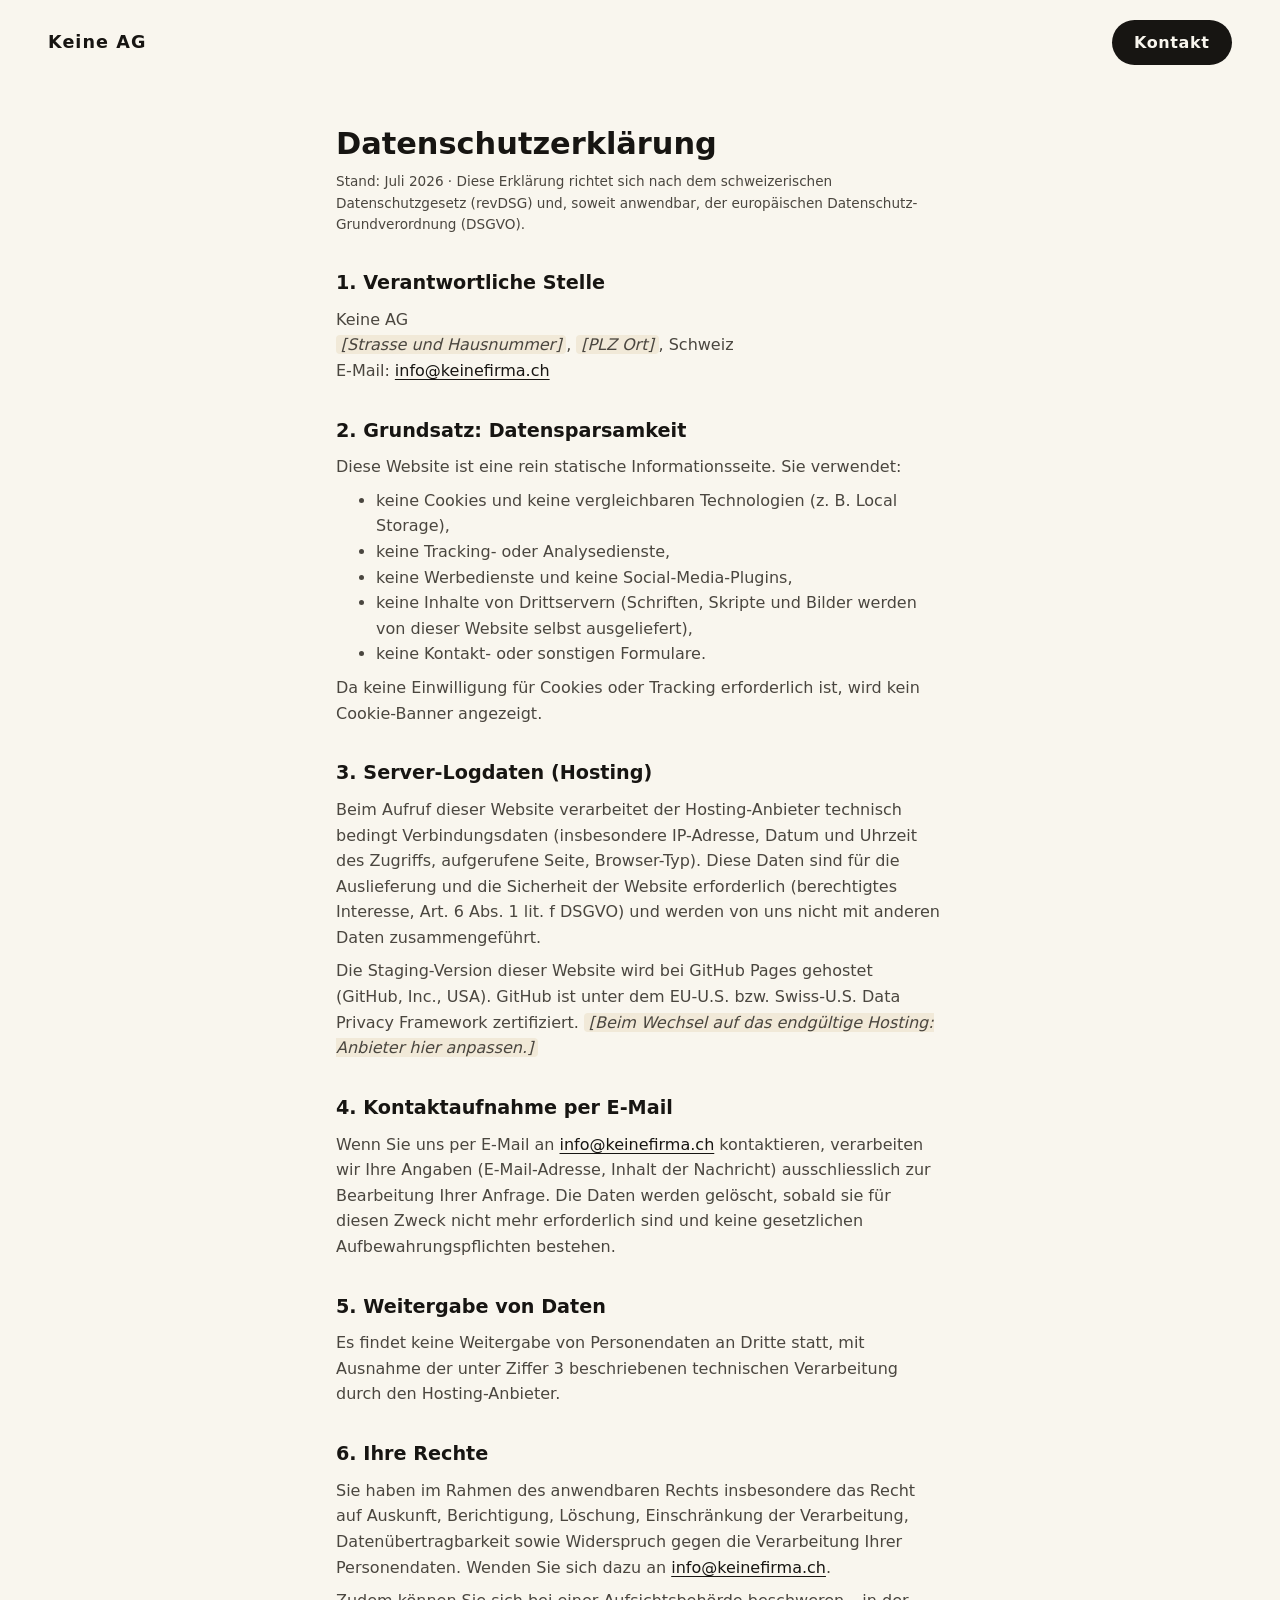
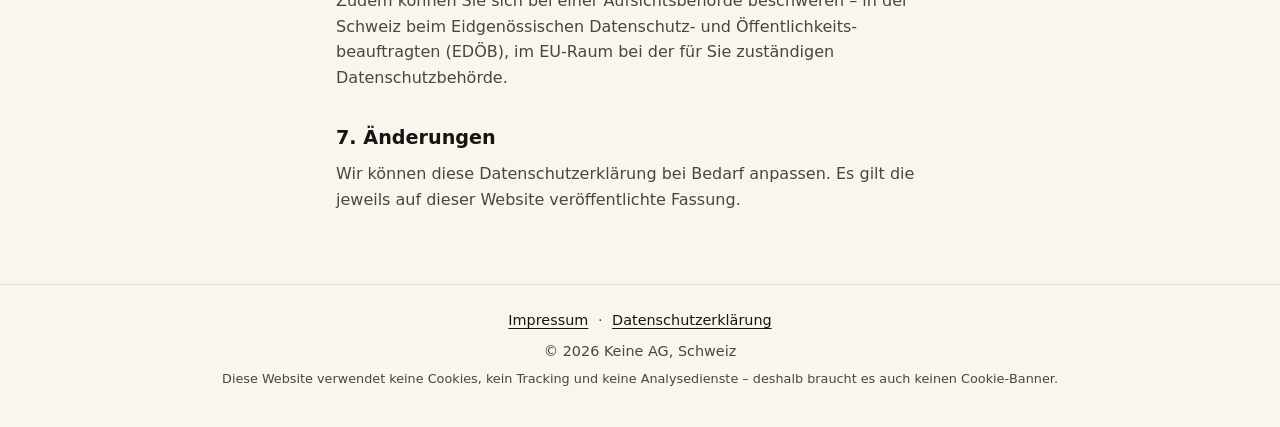
==== datenschutz.html @ 58c53b18 "Add Keine AG landing page with CH/EU-compliant footer and Pages staging deploy Static, cookie-free l" ====
<!DOCTYPE html>
<html lang="de-CH">
<head>
  <meta charset="utf-8">
  <meta http-equiv="Content-Security-Policy"
        content="default-src 'none'; img-src 'self'; style-src 'self'; base-uri 'none'; form-action 'none'">
  <meta name="viewport" content="width=device-width, initial-scale=1">
  <meta name="referrer" content="no-referrer">
  <meta name="color-scheme" content="light">
  <meta name="robots" content="noindex">
  <title>Datenschutzerklärung – Keine AG</title>
  <link rel="icon" href="assets/logo.png" type="image/png">
  <link rel="stylesheet" href="styles.css">
</head>
<body>
  <header class="site-header">
    <a class="brand" href="index.html">Keine&nbsp;AG</a>
    <a class="button" href="mailto:info@keinefirma.ch">Kontakt</a>
  </header>

  <main class="legal">
    <h1>Datenschutzerklärung</h1>
    <p class="updated">Stand: Juli 2026 · Diese Erklärung richtet sich nach dem
       schweizerischen Datenschutzgesetz (revDSG) und, soweit anwendbar, der
       europäischen Datenschutz-Grundverordnung (DSGVO).</p>

    <h2>1. Verantwortliche Stelle</h2>
    <p>
      Keine AG<br>
      <span class="placeholder">[Strasse und Hausnummer]</span>,
      <span class="placeholder">[PLZ Ort]</span>, Schweiz<br>
      E‑Mail: <a href="mailto:info@keinefirma.ch">info@keinefirma.ch</a>
    </p>

    <h2>2. Grundsatz: Datensparsamkeit</h2>
    <p>Diese Website ist eine rein statische Informationsseite. Sie verwendet:</p>
    <ul>
      <li>keine Cookies und keine vergleichbaren Technologien (z.&nbsp;B. Local Storage),</li>
      <li>keine Tracking- oder Analysedienste,</li>
      <li>keine Werbedienste und keine Social-Media-Plugins,</li>
      <li>keine Inhalte von Drittservern (Schriften, Skripte und Bilder werden
          von dieser Website selbst ausgeliefert),</li>
      <li>keine Kontakt- oder sonstigen Formulare.</li>
    </ul>
    <p>Da keine Einwilligung für Cookies oder Tracking erforderlich ist, wird
       kein Cookie-Banner angezeigt.</p>

    <h2>3. Server-Logdaten (Hosting)</h2>
    <p>Beim Aufruf dieser Website verarbeitet der Hosting-Anbieter technisch
       bedingt Verbindungsdaten (insbesondere IP-Adresse, Datum und Uhrzeit
       des Zugriffs, aufgerufene Seite, Browser-Typ). Diese Daten sind für die
       Auslieferung und die Sicherheit der Website erforderlich
       (berechtigtes Interesse, Art. 6 Abs. 1 lit. f DSGVO) und werden von uns
       nicht mit anderen Daten zusammengeführt.</p>
    <p>Die Staging-Version dieser Website wird bei GitHub Pages gehostet
       (GitHub, Inc., USA). GitHub ist unter dem EU-U.S. bzw. Swiss-U.S. Data
       Privacy Framework zertifiziert.
       <span class="placeholder">[Beim Wechsel auf das endgültige Hosting:
       Anbieter hier anpassen.]</span></p>

    <h2>4. Kontaktaufnahme per E‑Mail</h2>
    <p>Wenn Sie uns per E‑Mail an
       <a href="mailto:info@keinefirma.ch">info@keinefirma.ch</a> kontaktieren,
       verarbeiten wir Ihre Angaben (E‑Mail-Adresse, Inhalt der Nachricht)
       ausschliesslich zur Bearbeitung Ihrer Anfrage. Die Daten werden
       gelöscht, sobald sie für diesen Zweck nicht mehr erforderlich sind und
       keine gesetzlichen Aufbewahrungspflichten bestehen.</p>

    <h2>5. Weitergabe von Daten</h2>
    <p>Es findet keine Weitergabe von Personendaten an Dritte statt, mit
       Ausnahme der unter Ziffer 3 beschriebenen technischen Verarbeitung
       durch den Hosting-Anbieter.</p>

    <h2>6. Ihre Rechte</h2>
    <p>Sie haben im Rahmen des anwendbaren Rechts insbesondere das Recht auf
       Auskunft, Berichtigung, Löschung, Einschränkung der Verarbeitung,
       Datenübertragbarkeit sowie Widerspruch gegen die Verarbeitung Ihrer
       Personendaten. Wenden Sie sich dazu an
       <a href="mailto:info@keinefirma.ch">info@keinefirma.ch</a>.</p>
    <p>Zudem können Sie sich bei einer Aufsichtsbehörde beschweren – in der
       Schweiz beim Eidgenössischen Datenschutz- und Öffentlichkeits­beauftragten
       (EDÖB), im EU-Raum bei der für Sie zuständigen Datenschutzbehörde.</p>

    <h2>7. Änderungen</h2>
    <p>Wir können diese Datenschutzerklärung bei Bedarf anpassen. Es gilt die
       jeweils auf dieser Website veröffentlichte Fassung.</p>
  </main>

  <footer class="site-footer">
    <nav class="footer-nav" aria-label="Rechtliches">
      <a href="impressum.html">Impressum</a>
      <span aria-hidden="true">·</span>
      <a href="datenschutz.html">Datenschutzerklärung</a>
    </nav>
    <p>© 2026 Keine AG, Schweiz</p>
    <p class="footer-note">Diese Website verwendet keine Cookies, kein Tracking
       und keine Analysedienste – deshalb braucht es auch keinen Cookie‑Banner.</p>
  </footer>
</body>
</html>
---- styles.css ----
:root {
  --paper: #F9F6EE;
  --ink: #171512;
  --ink-soft: #4a463f;
  --line: #e3ddcf;
  --maxw: 44rem;
}

* { box-sizing: border-box; }

html { height: 100%; }

body {
  margin: 0;
  min-height: 100%;
  display: flex;
  flex-direction: column;
  background: var(--paper);
  color: var(--ink);
  font-family: system-ui, -apple-system, "Segoe UI", Roboto, "Helvetica Neue",
               Arial, sans-serif;
  line-height: 1.6;
  -webkit-font-smoothing: antialiased;
}

a { color: var(--ink); text-decoration-thickness: 1px; text-underline-offset: 3px; }

a:focus-visible, .button:focus-visible {
  outline: 3px solid var(--ink);
  outline-offset: 3px;
}

/* Header */
.site-header {
  display: flex;
  align-items: center;
  justify-content: space-between;
  gap: 1rem;
  padding: 1.25rem clamp(1.25rem, 4vw, 3rem);
}

.brand {
  font-weight: 700;
  font-size: 1.1rem;
  letter-spacing: 0.06em;
  text-decoration: none;
}

.button {
  display: inline-block;
  background: var(--ink);
  color: var(--paper);
  text-decoration: none;
  font-weight: 600;
  letter-spacing: 0.04em;
  padding: 0.6rem 1.4rem;
  border-radius: 999px;
  transition: opacity 120ms ease;
}

.button:hover { opacity: 0.82; }

/* Hero */
.hero {
  flex: 1;
  display: flex;
  flex-direction: column;
  align-items: center;
  justify-content: center;
  text-align: center;
  padding: 1rem clamp(1.25rem, 4vw, 3rem) 3rem;
}

.logo {
  width: min(26rem, 82vw);
  height: auto;
}

.tagline {
  max-width: 30rem;
  color: var(--ink-soft);
  margin-top: 0.5rem;
}

/* Footer */
.site-footer {
  border-top: 1px solid var(--line);
  padding: 1.5rem clamp(1.25rem, 4vw, 3rem) 2rem;
  text-align: center;
  font-size: 0.9rem;
  color: var(--ink-soft);
}

.site-footer p { margin: 0.35rem 0; }

.footer-nav { display: flex; justify-content: center; gap: 0.6rem; margin-bottom: 0.5rem; }

.footer-note { font-size: 0.8rem; }

/* Legal pages */
.legal {
  width: 100%;
  max-width: var(--maxw);
  margin: 0 auto;
  padding: 1rem clamp(1.25rem, 4vw, 3rem) 4rem;
}

.legal h1 { font-size: 1.9rem; line-height: 1.25; margin: 1.5rem 0 0.5rem; }

.legal h2 { font-size: 1.2rem; margin: 2rem 0 0.4rem; }

.legal p, .legal ul { margin: 0.5rem 0; color: var(--ink-soft); }

.legal .updated { font-size: 0.85rem; }

.placeholder {
  background: #f1e9d8;
  border-radius: 4px;
  padding: 0 0.3rem;
  font-style: italic;
}

/* Utilities */
.visually-hidden {
  position: absolute;
  width: 1px; height: 1px;
  margin: -1px; padding: 0;
  overflow: hidden;
  clip: rect(0 0 0 0);
  white-space: nowrap;
  border: 0;
}
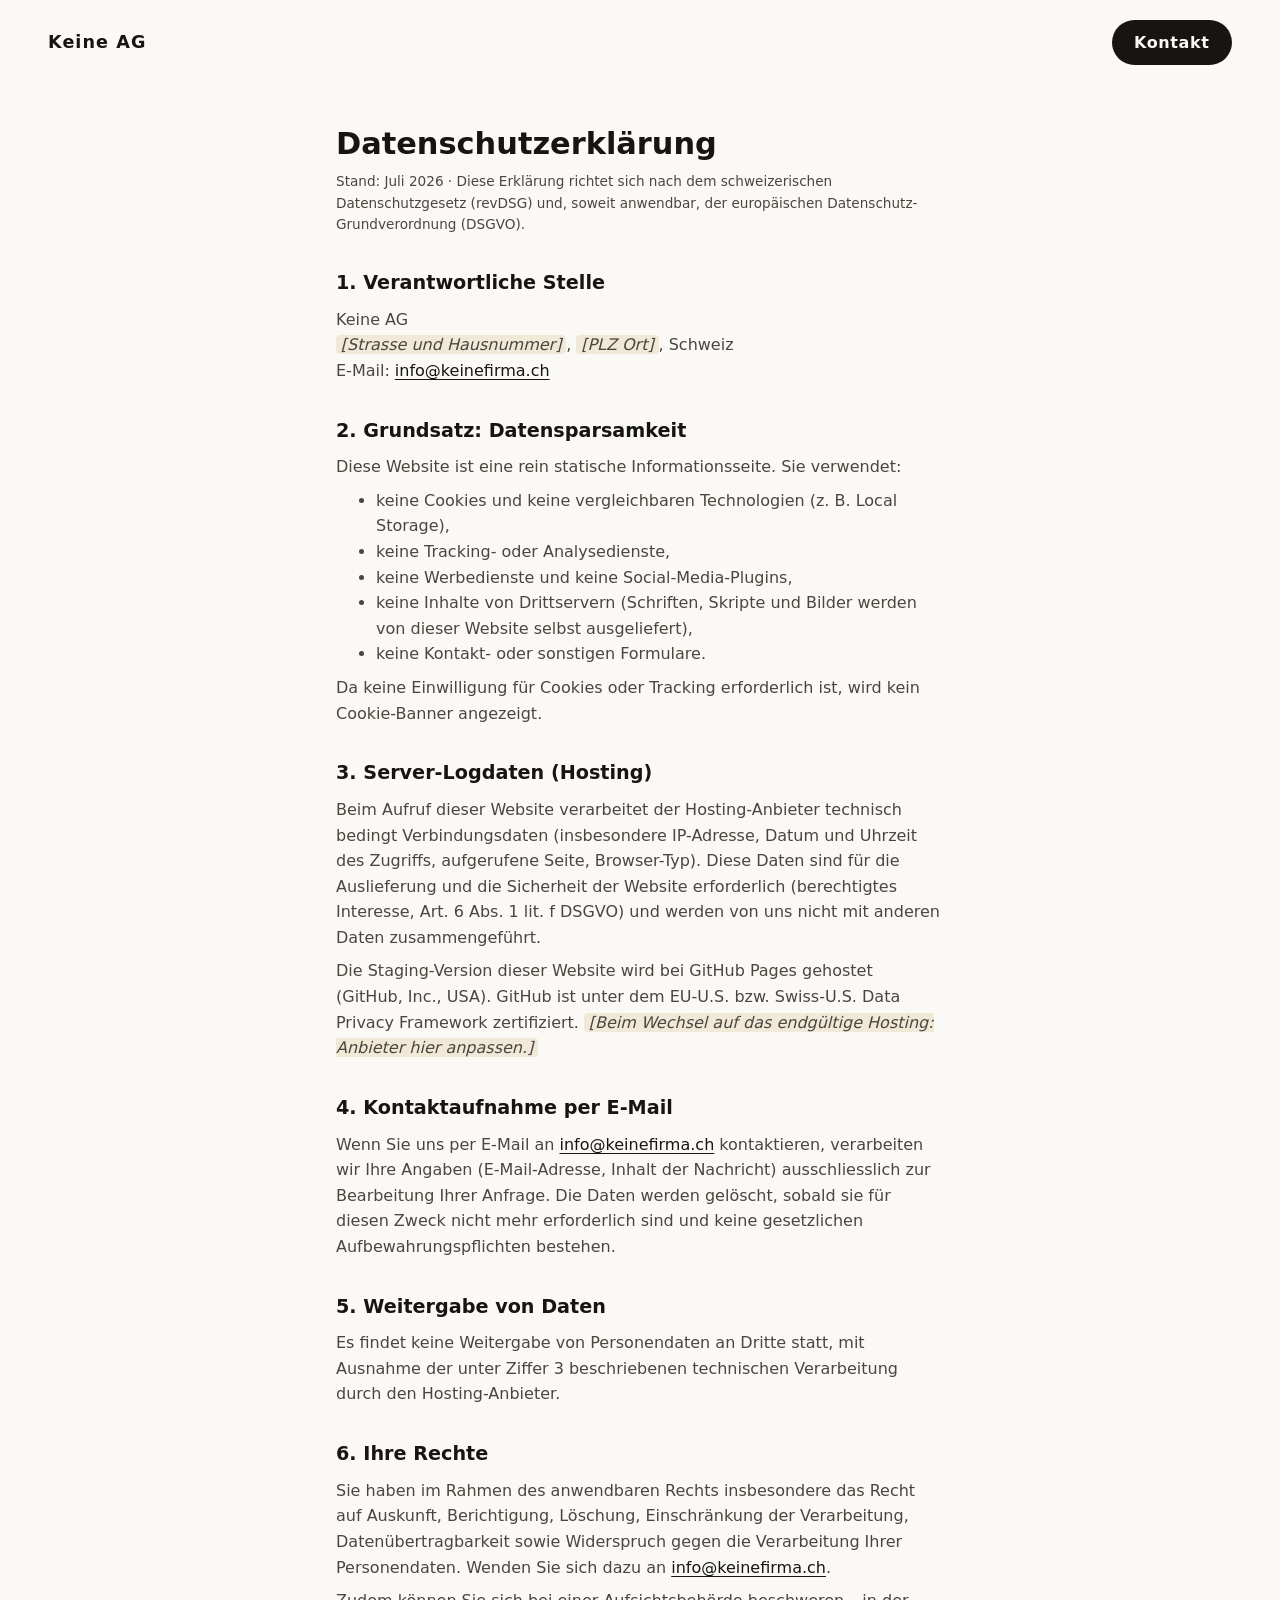
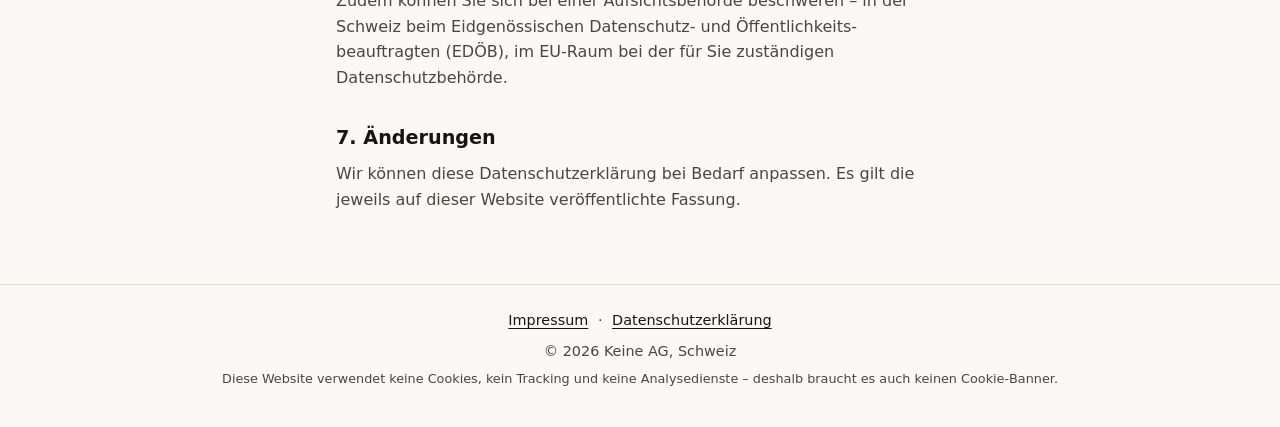
==== commit 7d23a72a: "Use original logo SVG, reduce tagline to email, make deploy manual-only Replace the placeholder PNG " ====
--- a/datenschutz.html
+++ b/datenschutz.html
@@ -9,7 +9,7 @@
   <meta name="color-scheme" content="light">
   <meta name="robots" content="noindex">
   <title>Datenschutzerklärung – Keine AG</title>
-  <link rel="icon" href="assets/logo.png" type="image/png">
+  <link rel="icon" href="assets/logo.svg" type="image/svg+xml">
   <link rel="stylesheet" href="styles.css">
 </head>
 <body>
--- a/styles.css
+++ b/styles.css
@@ -1,5 +1,5 @@
 :root {
-  --paper: #F9F6EE;
+  --paper: #faf9f6;
   --ink: #171512;
   --ink-soft: #4a463f;
   --line: #e3ddcf;
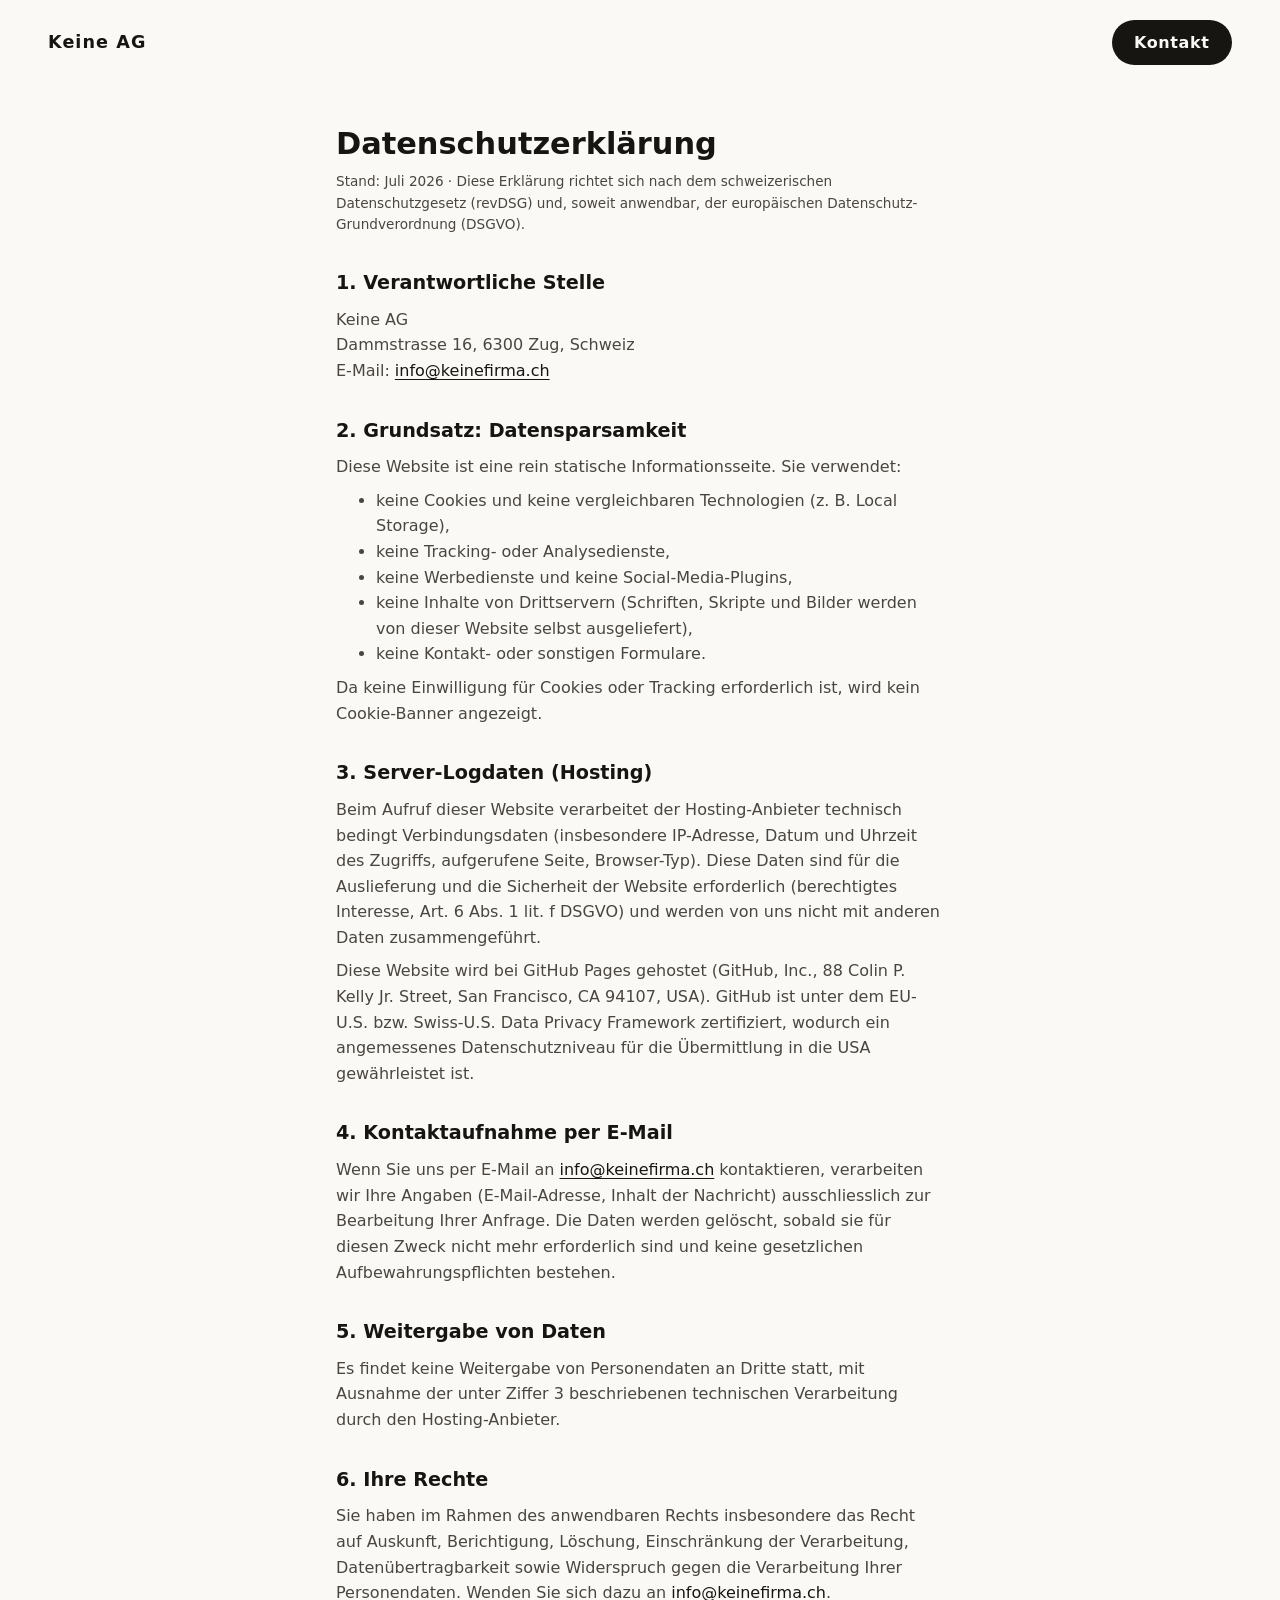
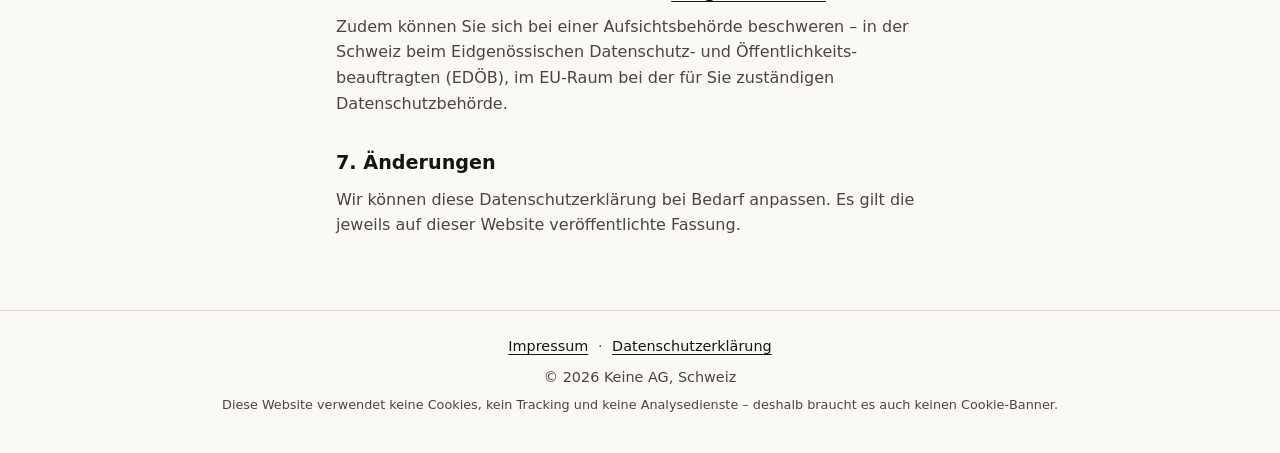
==== commit dbe1bcc9: "Fill in Impressum address, confirm GitHub Pages host in privacy policy Add the registered address (D" ====
--- a/datenschutz.html
+++ b/datenschutz.html
@@ -27,8 +27,7 @@
     <h2>1. Verantwortliche Stelle</h2>
     <p>
       Keine AG<br>
-      <span class="placeholder">[Strasse und Hausnummer]</span>,
-      <span class="placeholder">[PLZ Ort]</span>, Schweiz<br>
+      Dammstrasse 16, 6300 Zug, Schweiz<br>
       E‑Mail: <a href="mailto:info@keinefirma.ch">info@keinefirma.ch</a>
     </p>
 
@@ -52,11 +51,11 @@
        Auslieferung und die Sicherheit der Website erforderlich
        (berechtigtes Interesse, Art. 6 Abs. 1 lit. f DSGVO) und werden von uns
        nicht mit anderen Daten zusammengeführt.</p>
-    <p>Die Staging-Version dieser Website wird bei GitHub Pages gehostet
-       (GitHub, Inc., USA). GitHub ist unter dem EU-U.S. bzw. Swiss-U.S. Data
-       Privacy Framework zertifiziert.
-       <span class="placeholder">[Beim Wechsel auf das endgültige Hosting:
-       Anbieter hier anpassen.]</span></p>
+    <p>Diese Website wird bei GitHub Pages gehostet (GitHub, Inc., 88 Colin P.
+       Kelly Jr. Street, San Francisco, CA 94107, USA). GitHub ist unter dem
+       EU-U.S. bzw. Swiss-U.S. Data Privacy Framework zertifiziert, wodurch ein
+       angemessenes Datenschutzniveau für die Übermittlung in die USA
+       gewährleistet ist.</p>
 
     <h2>4. Kontaktaufnahme per E‑Mail</h2>
     <p>Wenn Sie uns per E‑Mail an
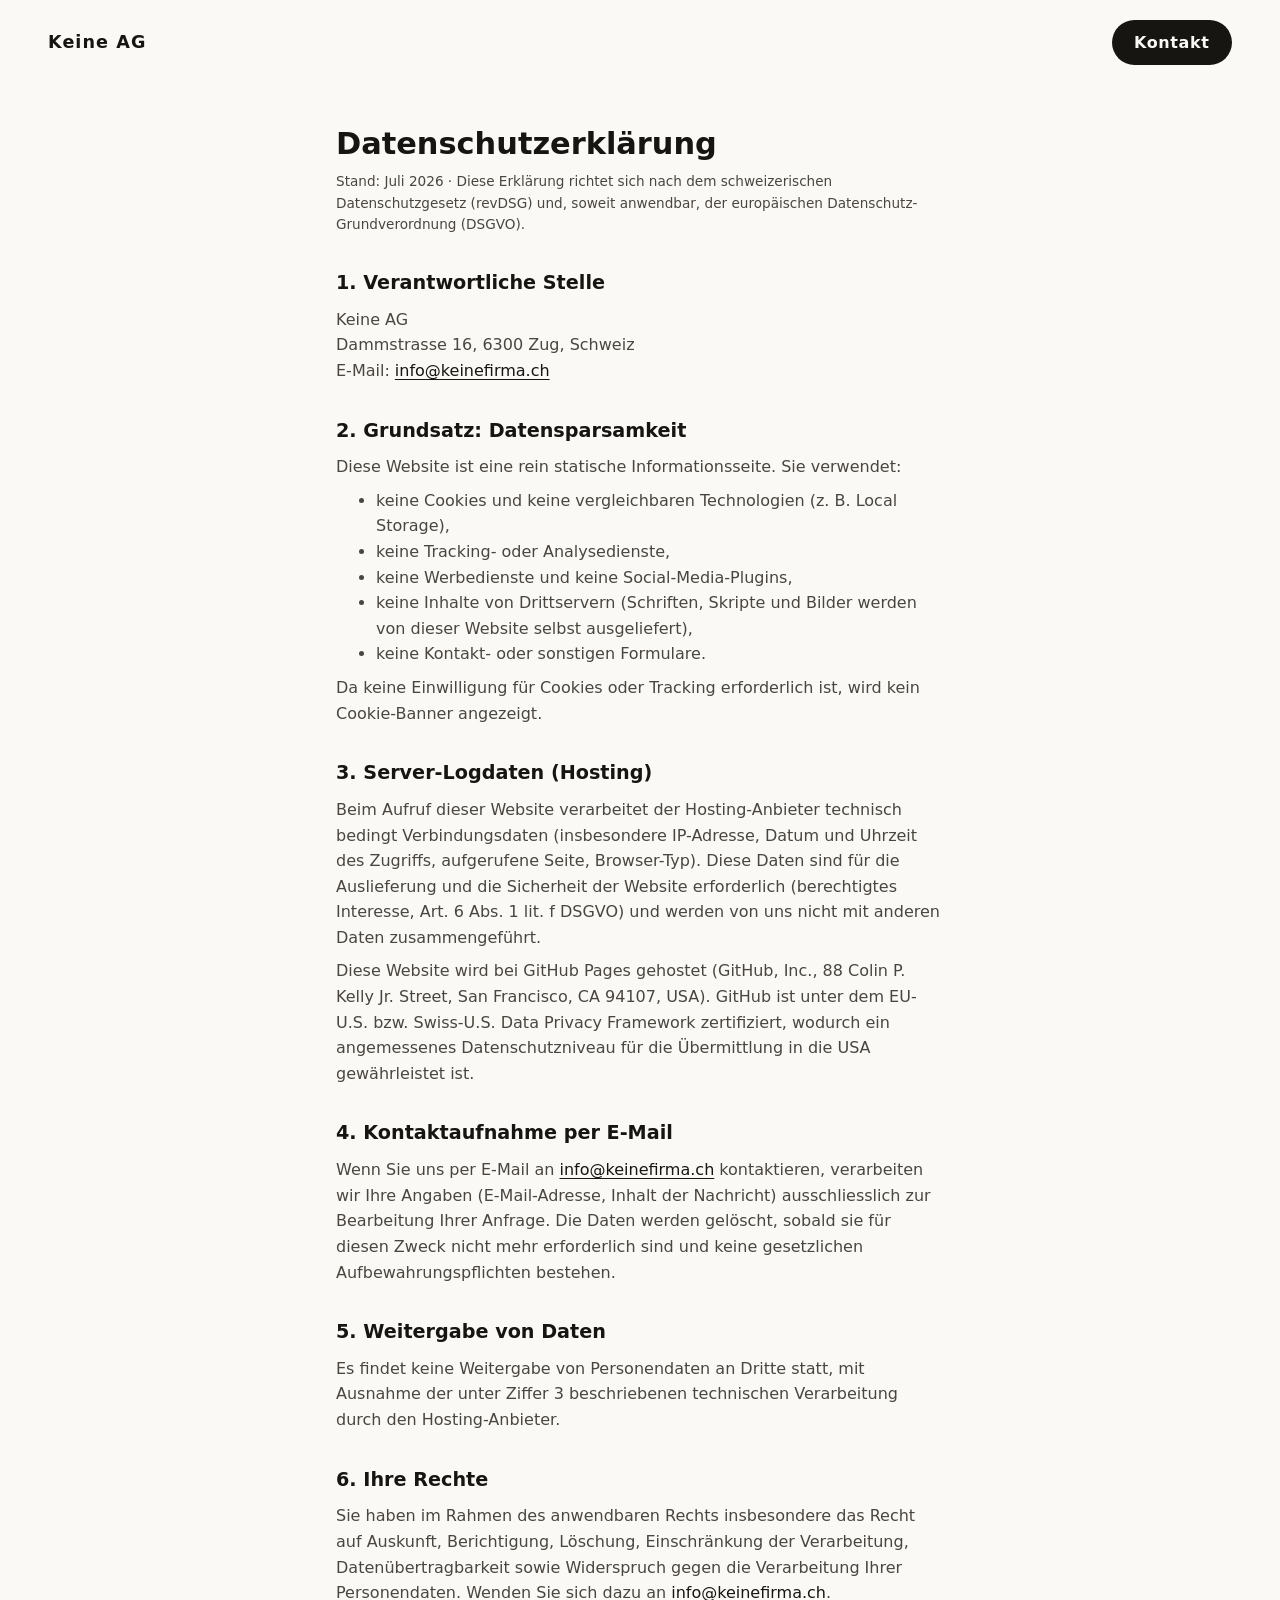
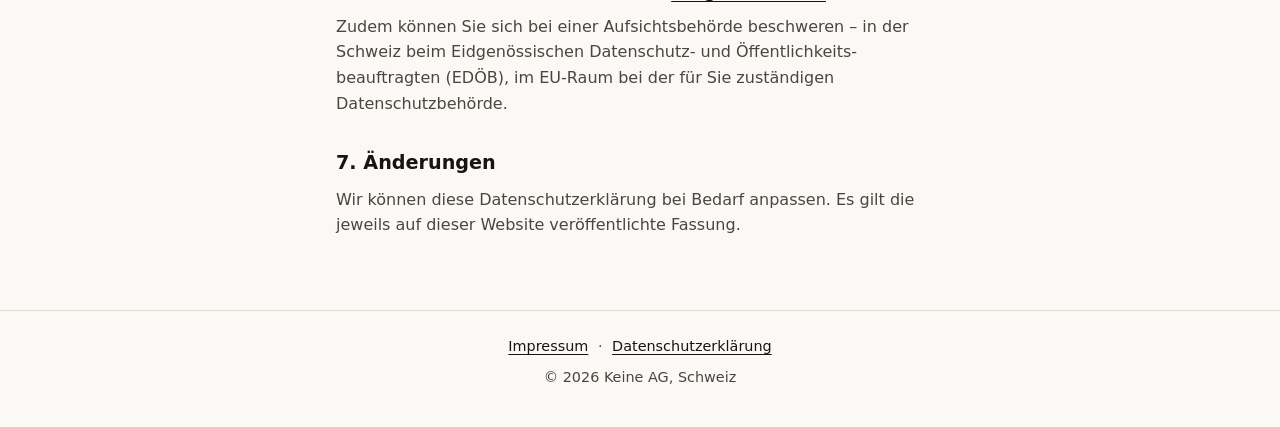
==== commit 1737951c: "Move cookie notice into privacy policy only, enable auto-deploy on push Remove the cookie/no-banner " ====
--- a/datenschutz.html
+++ b/datenschutz.html
@@ -92,8 +92,6 @@
       <a href="datenschutz.html">Datenschutzerklärung</a>
     </nav>
     <p>© 2026 Keine AG, Schweiz</p>
-    <p class="footer-note">Diese Website verwendet keine Cookies, kein Tracking
-       und keine Analysedienste – deshalb braucht es auch keinen Cookie‑Banner.</p>
   </footer>
 </body>
 </html>
--- a/styles.css
+++ b/styles.css
@@ -95,8 +95,6 @@
 
 .footer-nav { display: flex; justify-content: center; gap: 0.6rem; margin-bottom: 0.5rem; }
 
-.footer-note { font-size: 0.8rem; }
-
 /* Legal pages */
 .legal {
   width: 100%;
